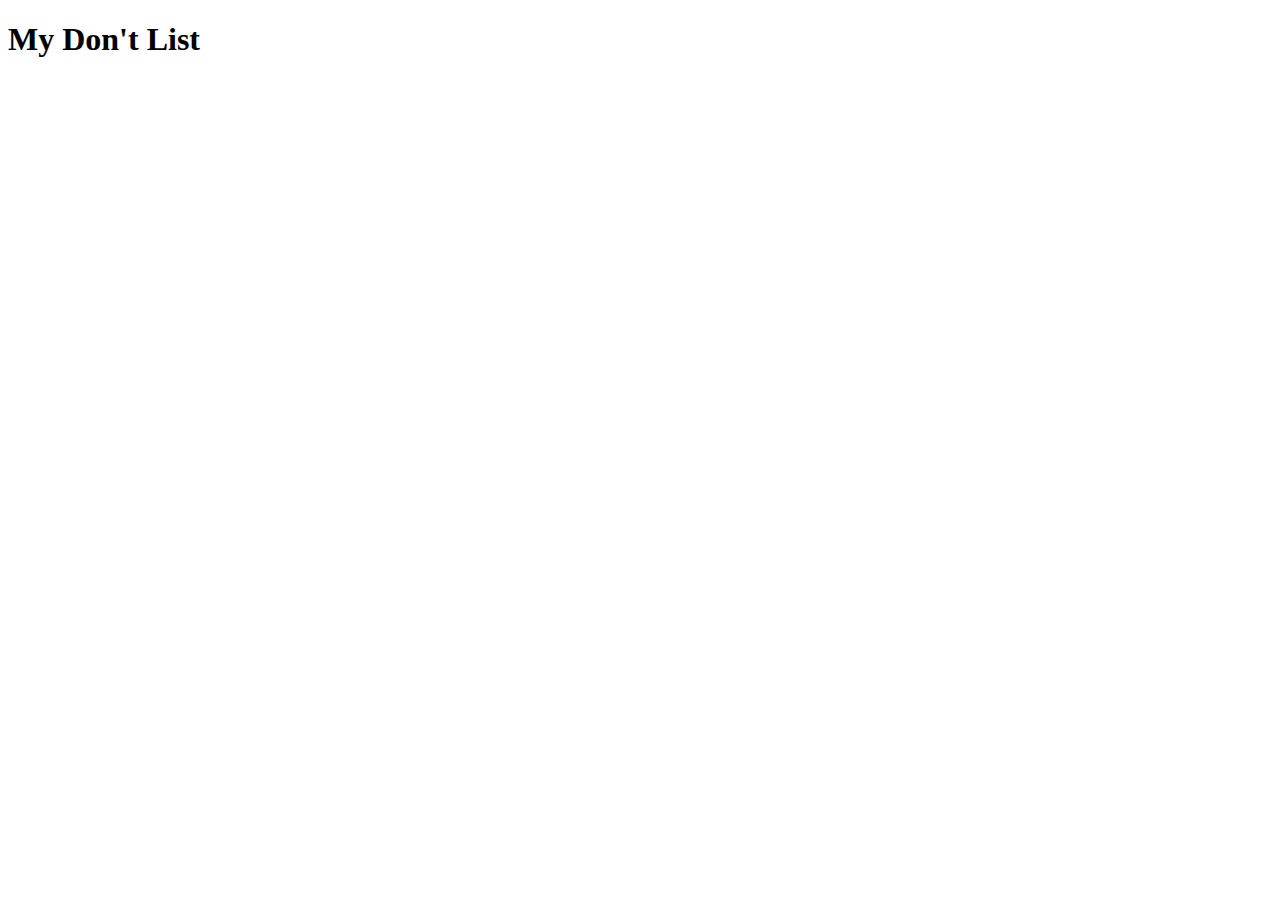
==== list.html @ 2f0075fc "first commit" ====
<!DOCTYPE html>
<html lang="en">
<head>
    <meta charset="UTF-8">
    <meta name="viewport" content="width=device-width, initial-scale=1.0">
    <title>My Don't List App</title>
</head>
<body>
    <div id="page">
        <div class="container">
            <div class="content">
                <h1>My Don't List</h1>
                <img src="" alt="">
            </div>
        </div>
    </div>
</body>
</html>
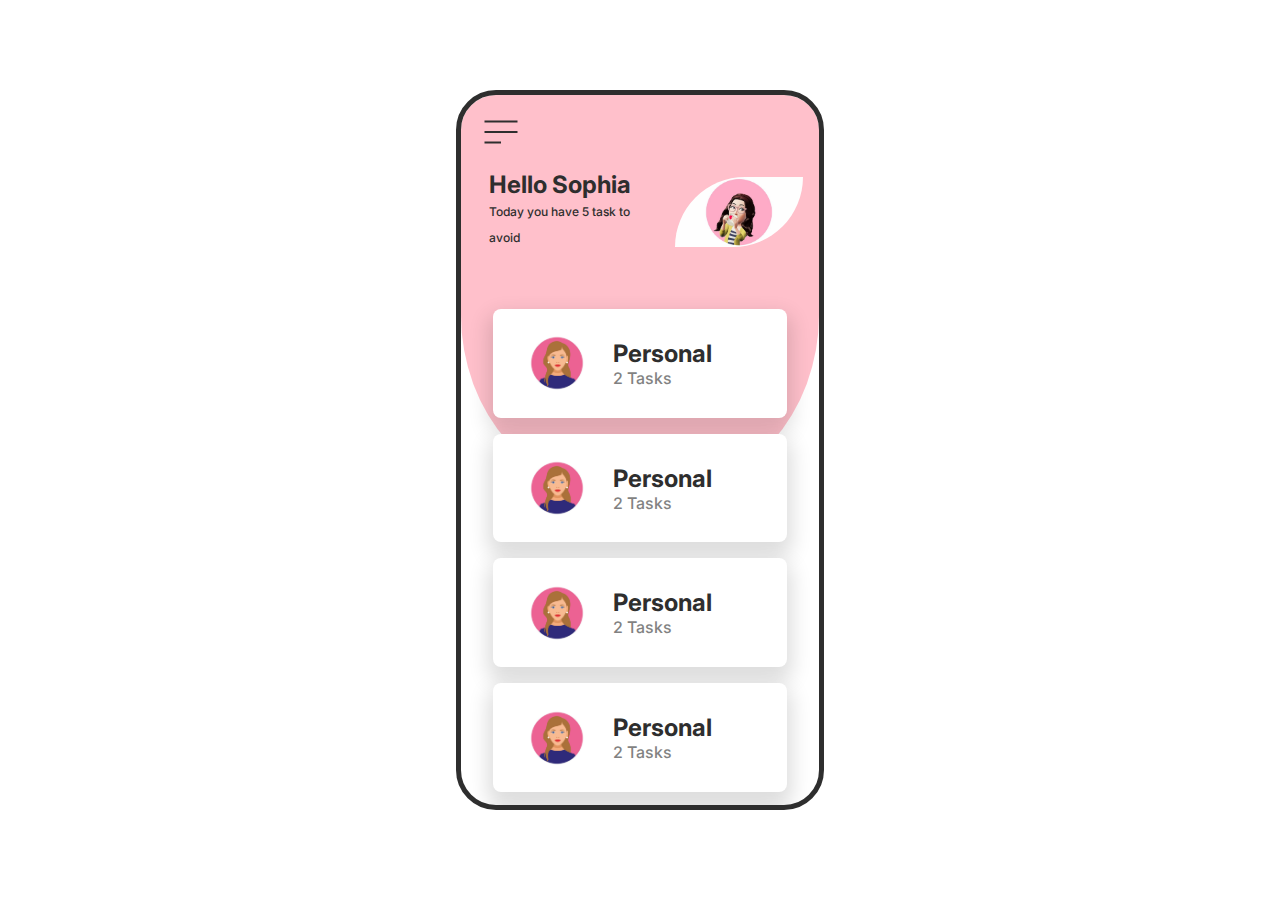
==== commit 1ad38c5a: "added interface setup for improved system interaction" ====
--- a/list.html
+++ b/list.html
@@ -3,14 +3,171 @@
 <head>
     <meta charset="UTF-8">
     <meta name="viewport" content="width=device-width, initial-scale=1.0">
+    <link rel="stylesheet" href="list.css">
     <title>My Don't List App</title>
 </head>
-<body>
-    <div id="page">
-        <div class="container">
-            <div class="content">
-                <h1>My Don't List</h1>
-                <img src="" alt="">
+<body> 
+    <div class="container">
+        <div class="screen-backdrop">
+            <div class="home-screen">
+                <div class="head-container">
+                    <div class="menu-bar">
+                        <a href="#"><svg xmlns="http://www.w3.org/2000/svg" fill="none" viewBox="0 0 24 24" strokeWidth={1.5} stroke="currentColor" className="w-6 h-6">
+                            <path strokeLinecap="round" strokeLinejoin="round" d="M3.75 6.75h16.5M3.75 12h16.5m-16.5 5.25H12" />
+                          </svg>
+                          </a>
+                    </div>
+                    <div class="profile">
+                        <div class="welcome">
+                            <h1>Hello Sophia</h1>
+                            <p>Today you have 5 task to avoid</p>
+                        </div>
+                        <img src="/images/images (41).jpeg" alt="avatar">
+                    </div>
+                </div>
+                <!--categories-->
+                <div class="categories-container">
+                    <div class="categories">
+                        <div class="category">
+                            <div class="content">
+                                <img src="/images/images (42).jpeg" alt="">
+                                <div class="right">
+                                    <h1>Personal</h1>
+                                    <p>2 Tasks</p>
+                                </div>
+                            </div>
+                            <div class="options">
+                                <div class="toggle-btn">
+                                    <svg xmlns="http://www.w3.org/2000/svg" fill="none" viewBox="0 0 24 24" stroke-width="1.5" stroke="currentColor" class="w-6 h-6">
+                                        <path stroke-linecap="round" stroke-linejoin="round" d="M12 6.75a.75.75 0 1 1 0-1.5.75.75 0 0 1 0 1.5ZM12 12.75a.75.75 0 1 1 0-1.5.75.75 0 0 1 0 1.5ZM12 18.75a.75.75 0 1 1 0-1.5.75.75 0 0 1 0 1.5Z" />
+                                      </svg>
+                                      
+                                </div>
+                            </div>
+                        </div>
+                        <div class="category">
+                            <div class="content">
+                                <img src="/images/images (42).jpeg" alt="">
+                                <div class="right">
+                                    <h1>Personal</h1>
+                                    <p>2 Tasks</p>
+                                </div>
+                            </div>
+                            <div class="options">
+                                <div class="toggle-btn">
+                                    <svg xmlns="http://www.w3.org/2000/svg" fill="none" viewBox="0 0 24 24" stroke-width="1.5" stroke="currentColor" class="w-6 h-6">
+                                        <path stroke-linecap="round" stroke-linejoin="round" d="M12 6.75a.75.75 0 1 1 0-1.5.75.75 0 0 1 0 1.5ZM12 12.75a.75.75 0 1 1 0-1.5.75.75 0 0 1 0 1.5ZM12 18.75a.75.75 0 1 1 0-1.5.75.75 0 0 1 0 1.5Z" />
+                                      </svg>
+                                      
+                                </div>
+                            </div>
+                        </div>
+                        <div class="category">
+                            <div class="content">
+                                <img src="/images/images (42).jpeg" alt="">
+                                <div class="right">
+                                    <h1>Personal</h1>
+                                    <p>2 Tasks</p>
+                                </div>
+                            </div>
+                            <div class="options">
+                                <div class="toggle-btn">
+                                    <svg xmlns="http://www.w3.org/2000/svg" fill="none" viewBox="0 0 24 24" stroke-width="1.5" stroke="currentColor" class="w-6 h-6">
+                                        <path stroke-linecap="round" stroke-linejoin="round" d="M12 6.75a.75.75 0 1 1 0-1.5.75.75 0 0 1 0 1.5ZM12 12.75a.75.75 0 1 1 0-1.5.75.75 0 0 1 0 1.5ZM12 18.75a.75.75 0 1 1 0-1.5.75.75 0 0 1 0 1.5Z" />
+                                      </svg>
+                                      
+                                </div>
+                            </div>
+                        </div>
+                        <div class="category">
+                            <div class="content">
+                                <img src="/images/images (42).jpeg" alt="">
+                                <div class="right">
+                                    <h1>Personal</h1>
+                                    <p>2 Tasks</p>
+                                </div>
+                            </div>
+                            <div class="options">
+                                <div class="toggle-btn">
+                                    <svg xmlns="http://www.w3.org/2000/svg" fill="none" viewBox="0 0 24 24" stroke-width="1.5" stroke="currentColor" class="w-6 h-6">
+                                        <path stroke-linecap="round" stroke-linejoin="round" d="M12 6.75a.75.75 0 1 1 0-1.5.75.75 0 0 1 0 1.5ZM12 12.75a.75.75 0 1 1 0-1.5.75.75 0 0 1 0 1.5ZM12 18.75a.75.75 0 1 1 0-1.5.75.75 0 0 1 0 1.5Z" />
+                                      </svg>
+                                      
+                                </div>
+                            </div>
+                        </div>
+                        <div class="category">
+                            <div class="content">
+                                <img src="/images/images (42).jpeg" alt="">
+                                <div class="right">
+                                    <h1>Personal</h1>
+                                    <p>2 Tasks</p>
+                                </div>
+                            </div>
+                            <div class="options">
+                                <div class="toggle-btn">
+                                    <svg xmlns="http://www.w3.org/2000/svg" fill="none" viewBox="0 0 24 24" stroke-width="1.5" stroke="currentColor" class="w-6 h-6">
+                                        <path stroke-linecap="round" stroke-linejoin="round" d="M12 6.75a.75.75 0 1 1 0-1.5.75.75 0 0 1 0 1.5ZM12 12.75a.75.75 0 1 1 0-1.5.75.75 0 0 1 0 1.5ZM12 18.75a.75.75 0 1 1 0-1.5.75.75 0 0 1 0 1.5Z" />
+                                      </svg>
+                                      
+                                </div>
+                            </div>
+                        </div>
+                        <div class="category">
+                            <div class="content">
+                                <img src="/images/images (42).jpeg" alt="">
+                                <div class="right">
+                                    <h1>Personal</h1>
+                                    <p>2 Tasks</p>
+                                </div>
+                            </div>
+                            <div class="options">
+                                <div class="toggle-btn">
+                                    <svg xmlns="http://www.w3.org/2000/svg" fill="none" viewBox="0 0 24 24" stroke-width="1.5" stroke="currentColor" class="w-6 h-6">
+                                        <path stroke-linecap="round" stroke-linejoin="round" d="M12 6.75a.75.75 0 1 1 0-1.5.75.75 0 0 1 0 1.5ZM12 12.75a.75.75 0 1 1 0-1.5.75.75 0 0 1 0 1.5ZM12 18.75a.75.75 0 1 1 0-1.5.75.75 0 0 1 0 1.5Z" />
+                                      </svg>
+                                      
+                                </div>
+                            </div>
+                        </div>
+                        <div class="category">
+                            <div class="content">
+                                <img src="/images/images (42).jpeg" alt="">
+                                <div class="right">
+                                    <h1>Personal</h1>
+                                    <p>2 Tasks</p>
+                                </div>
+                            </div>
+                            <div class="options">
+                                <div class="toggle-btn">
+                                    <svg xmlns="http://www.w3.org/2000/svg" fill="none" viewBox="0 0 24 24" stroke-width="1.5" stroke="currentColor" class="w-6 h-6">
+                                        <path stroke-linecap="round" stroke-linejoin="round" d="M12 6.75a.75.75 0 1 1 0-1.5.75.75 0 0 1 0 1.5ZM12 12.75a.75.75 0 1 1 0-1.5.75.75 0 0 1 0 1.5ZM12 18.75a.75.75 0 1 1 0-1.5.75.75 0 0 1 0 1.5Z" />
+                                      </svg>
+                                      
+                                </div>
+                            </div>
+                        </div>
+
+                        <div class="category">
+                            <div class="content">
+                                <img src="/images/images (42).jpeg" alt="">
+                                <div class="right">
+                                    <h1>Personal</h1>
+                                    <p>2 Tasks</p>
+                                </div>
+                            </div>
+                            <div class="options">
+                                <div class="toggle-btn">
+                                    <svg xmlns="http://www.w3.org/2000/svg" fill="none" viewBox="0 0 24 24" stroke-width="1.5" stroke="currentColor" class="w-6 h-6">
+                                        <path stroke-linecap="round" stroke-linejoin="round" d="M12 6.75a.75.75 0 1 1 0-1.5.75.75 0 0 1 0 1.5ZM12 12.75a.75.75 0 1 1 0-1.5.75.75 0 0 1 0 1.5ZM12 18.75a.75.75 0 1 1 0-1.5.75.75 0 0 1 0 1.5Z" />
+                                      </svg>
+                                      
+                                </div>
+                            </div>
+                        </div>
+                    </div>
+                    
+                </div>
             </div>
         </div>
     </div>
--- a/list.css
+++ b/list.css
@@ -0,0 +1,146 @@
+
+@import url('https://fonts.googleapis.com/css2?family=Hanken+Grotesk:wght@500;700;800&family=Inter:slnt,wght@-5,100..900&family=League+Spartan:wght@400;500;700&family=Nunito&display=swap');
+
+*{
+    margin: 0;
+    padding: 0;
+    box-sizing: border-box;
+}
+::-webkit-scrollbar{
+    width: 0;
+}
+body{
+    display: flex;
+    justify-content: center;
+    align-items: center;
+    min-height: 100vh;
+    color: #2e2e2e;
+    background-color: #fff;
+    font-family: 'Inter', sans-serif;
+}
+h1{
+    font-weight: 700;
+}
+p{
+    font-weight: 500;
+    color: #2e2e2e;
+}
+.container{
+    position: relative;
+    height: 100vh;
+    width: 100%;
+    overflow: hidden;
+    padding: 2rem 0;
+    display: flex;
+}
+.screen-backdrop{
+    position: absolute;
+    top: 0;
+    left: 50%;
+    width: 100%;
+    height: 25rem;
+    background-color: pink;
+    border-radius: 0 0 45% 45%;
+    transform: translateX(-50%);
+    z-index: -1;
+}
+.home-screen{
+    flex: 1;
+    min-width: 100%;
+}
+.head-container{
+    padding: 0.8rem 1rem;
+}
+.menu-bar{
+    width: 3rem;
+    cursor: pointer;
+}
+.menu-bar a{
+    color: #2e2e2e;
+}
+.profile{
+    display: flex;
+    justify-content: center;
+    align-items: center;
+    transition: all ease-in 3s;
+}
+.welcome{
+    padding: 0.76rem;
+    line-height: 1.667rem;
+}
+.welcome h1{
+    font-size: 1.5rem;
+}
+.welcome p{
+    font-size: 0.754rem;
+}
+.profile img{
+    width: 8rem;
+    border-radius: 70px 0;
+}
+.categories-container{
+    margin-top: 1rem;
+    height: calc(100% - 8rem);
+    padding: 0 2rem;
+    padding-bottom: 2rem;
+    overflow: auto;
+}
+.categories{
+    padding-top: 1rem;
+    display: flex;
+    flex-direction: column;
+    gap: 1rem;
+}
+.categories .category{
+    background-color: #fff;
+    border-radius: 0.5rem;
+    padding: 1.4rem 2rem;
+    cursor: pointer;
+    display: flex;
+    justify-content: space-between;
+    box-shadow: 0 10px 20px 5px #00000023;
+    transition: all 0.3s;
+}
+.categories .category:hover{
+    transform: translateY(-5px);
+    box-shadow: 0 10px 20px 5px #00000023;
+}
+.category .content{
+    display: flex;
+    gap: 1.5rem;
+    align-items: center;
+}
+.category .content img{
+    width: 4rem;
+}
+.category .right h1{
+    font-size: 1.5rem;
+}
+.category .right p{
+    opacity: 0.6;
+}
+.category .options{
+    opacity: 1;
+    visibility: hidden;
+    transition: all 0.3s;
+}
+.category:hover .options{
+    opacity: 1;
+    visibility: visible;
+}
+.category .toggle-btn{
+    width: 2rem;
+    cursor: pointer;
+    margin-top: 0.6rem;
+    opacity: 0.6;
+}
+@media only screen and (min-width:746px){
+    .container {
+        height: 45rem;
+        width: 23rem;
+        border-radius: 40px;
+        border: 5px solid hsl(0, 0%, 18%);
+        
+    }
+}
+    
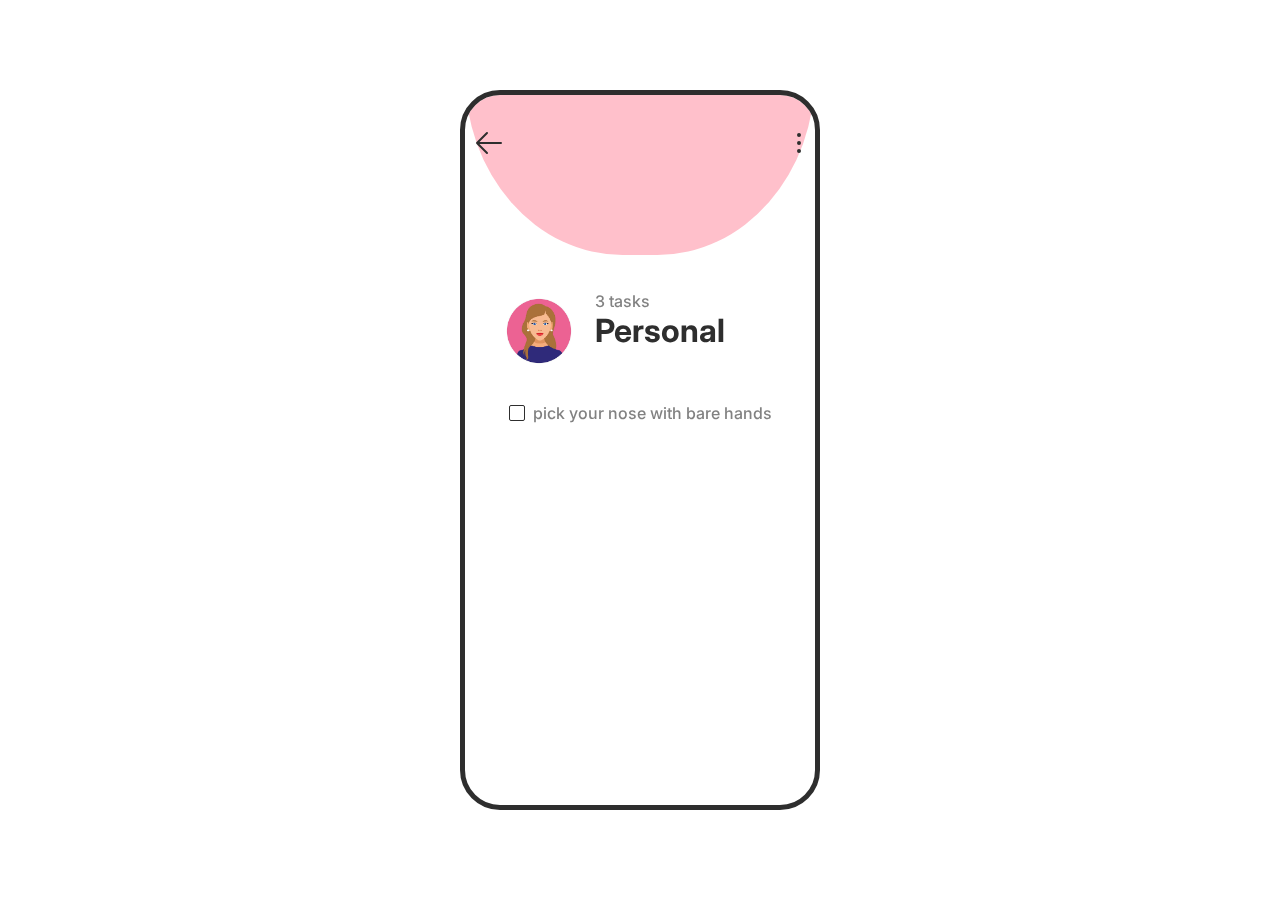
==== commit d1b1900b: "implement functionality to togglescreen" ====
--- a/list.html
+++ b/list.html
@@ -7,9 +7,9 @@
     <title>My Don't List App</title>
 </head>
 <body> 
-    <div class="container">
-        <div class="screen-backdrop">
-            <div class="home-screen">
+    <div class="container show-category">
+        <div class="screen-backdrop"></div>
+            <div class="screen home-screen">
                 <div class="head-container">
                     <div class="menu-bar">
                         <a href="#"><svg xmlns="http://www.w3.org/2000/svg" fill="none" viewBox="0 0 24 24" strokeWidth={1.5} stroke="currentColor" className="w-6 h-6">
@@ -45,91 +45,7 @@
                                 </div>
                             </div>
                         </div>
-                        <div class="category">
-                            <div class="content">
-                                <img src="/images/images (42).jpeg" alt="">
-                                <div class="right">
-                                    <h1>Personal</h1>
-                                    <p>2 Tasks</p>
-                                </div>
-                            </div>
-                            <div class="options">
-                                <div class="toggle-btn">
-                                    <svg xmlns="http://www.w3.org/2000/svg" fill="none" viewBox="0 0 24 24" stroke-width="1.5" stroke="currentColor" class="w-6 h-6">
-                                        <path stroke-linecap="round" stroke-linejoin="round" d="M12 6.75a.75.75 0 1 1 0-1.5.75.75 0 0 1 0 1.5ZM12 12.75a.75.75 0 1 1 0-1.5.75.75 0 0 1 0 1.5ZM12 18.75a.75.75 0 1 1 0-1.5.75.75 0 0 1 0 1.5Z" />
-                                      </svg>
-                                      
-                                </div>
-                            </div>
-                        </div>
-                        <div class="category">
-                            <div class="content">
-                                <img src="/images/images (42).jpeg" alt="">
-                                <div class="right">
-                                    <h1>Personal</h1>
-                                    <p>2 Tasks</p>
-                                </div>
-                            </div>
-                            <div class="options">
-                                <div class="toggle-btn">
-                                    <svg xmlns="http://www.w3.org/2000/svg" fill="none" viewBox="0 0 24 24" stroke-width="1.5" stroke="currentColor" class="w-6 h-6">
-                                        <path stroke-linecap="round" stroke-linejoin="round" d="M12 6.75a.75.75 0 1 1 0-1.5.75.75 0 0 1 0 1.5ZM12 12.75a.75.75 0 1 1 0-1.5.75.75 0 0 1 0 1.5ZM12 18.75a.75.75 0 1 1 0-1.5.75.75 0 0 1 0 1.5Z" />
-                                      </svg>
-                                      
-                                </div>
-                            </div>
-                        </div>
-                        <div class="category">
-                            <div class="content">
-                                <img src="/images/images (42).jpeg" alt="">
-                                <div class="right">
-                                    <h1>Personal</h1>
-                                    <p>2 Tasks</p>
-                                </div>
-                            </div>
-                            <div class="options">
-                                <div class="toggle-btn">
-                                    <svg xmlns="http://www.w3.org/2000/svg" fill="none" viewBox="0 0 24 24" stroke-width="1.5" stroke="currentColor" class="w-6 h-6">
-                                        <path stroke-linecap="round" stroke-linejoin="round" d="M12 6.75a.75.75 0 1 1 0-1.5.75.75 0 0 1 0 1.5ZM12 12.75a.75.75 0 1 1 0-1.5.75.75 0 0 1 0 1.5ZM12 18.75a.75.75 0 1 1 0-1.5.75.75 0 0 1 0 1.5Z" />
-                                      </svg>
-                                      
-                                </div>
-                            </div>
-                        </div>
-                        <div class="category">
-                            <div class="content">
-                                <img src="/images/images (42).jpeg" alt="">
-                                <div class="right">
-                                    <h1>Personal</h1>
-                                    <p>2 Tasks</p>
-                                </div>
-                            </div>
-                            <div class="options">
-                                <div class="toggle-btn">
-                                    <svg xmlns="http://www.w3.org/2000/svg" fill="none" viewBox="0 0 24 24" stroke-width="1.5" stroke="currentColor" class="w-6 h-6">
-                                        <path stroke-linecap="round" stroke-linejoin="round" d="M12 6.75a.75.75 0 1 1 0-1.5.75.75 0 0 1 0 1.5ZM12 12.75a.75.75 0 1 1 0-1.5.75.75 0 0 1 0 1.5ZM12 18.75a.75.75 0 1 1 0-1.5.75.75 0 0 1 0 1.5Z" />
-                                      </svg>
-                                      
-                                </div>
-                            </div>
-                        </div>
-                        <div class="category">
-                            <div class="content">
-                                <img src="/images/images (42).jpeg" alt="">
-                                <div class="right">
-                                    <h1>Personal</h1>
-                                    <p>2 Tasks</p>
-                                </div>
-                            </div>
-                            <div class="options">
-                                <div class="toggle-btn">
-                                    <svg xmlns="http://www.w3.org/2000/svg" fill="none" viewBox="0 0 24 24" stroke-width="1.5" stroke="currentColor" class="w-6 h-6">
-                                        <path stroke-linecap="round" stroke-linejoin="round" d="M12 6.75a.75.75 0 1 1 0-1.5.75.75 0 0 1 0 1.5ZM12 12.75a.75.75 0 1 1 0-1.5.75.75 0 0 1 0 1.5ZM12 18.75a.75.75 0 1 1 0-1.5.75.75 0 0 1 0 1.5Z" />
-                                      </svg>
-                                      
-                                </div>
-                            </div>
-                        </div>
+
                         <div class="category">
                             <div class="content">
                                 <img src="/images/images (42).jpeg" alt="">
@@ -165,11 +81,105 @@
                                 </div>
                             </div>
                         </div>
+
+                        <div class="category">
+                            <div class="content">
+                                <img src="/images/images (42).jpeg" alt="">
+                                <div class="right">
+                                    <h1>Personal</h1>
+                                    <p>2 Tasks</p>
+                                </div>
+                            </div>
+                            <div class="options">
+                                <div class="toggle-btn">
+                                    <svg xmlns="http://www.w3.org/2000/svg" fill="none" viewBox="0 0 24 24" stroke-width="1.5" stroke="currentColor" class="w-6 h-6">
+                                        <path stroke-linecap="round" stroke-linejoin="round" d="M12 6.75a.75.75 0 1 1 0-1.5.75.75 0 0 1 0 1.5ZM12 12.75a.75.75 0 1 1 0-1.5.75.75 0 0 1 0 1.5ZM12 18.75a.75.75 0 1 1 0-1.5.75.75 0 0 1 0 1.5Z" />
+                                      </svg>
+                                      
+                                </div>
+                            </div>
+                        </div>
+
+                        <div class="category">
+                            <div class="content">
+                                <img src="/images/images (42).jpeg" alt="">
+                                <div class="right">
+                                    <h1>Personal</h1>
+                                    <p>2 Tasks</p>
+                                </div>
+                            </div>
+                            <div class="options">
+                                <div class="toggle-btn">
+                                    <svg xmlns="http://www.w3.org/2000/svg" fill="none" viewBox="0 0 24 24" stroke-width="1.5" stroke="currentColor" class="w-6 h-6">
+                                        <path stroke-linecap="round" stroke-linejoin="round" d="M12 6.75a.75.75 0 1 1 0-1.5.75.75 0 0 1 0 1.5ZM12 12.75a.75.75 0 1 1 0-1.5.75.75 0 0 1 0 1.5ZM12 18.75a.75.75 0 1 1 0-1.5.75.75 0 0 1 0 1.5Z" />
+                                      </svg>
+                                      
+                                </div>
+                            </div>
+                        </div>
+
+                        <div class="category">
+                            <div class="content">
+                                <img src="/images/images (42).jpeg" alt="">
+                                <div class="right">
+                                    <h1>Personal</h1>
+                                    <p>3 Tasks</p>
+                                </div>
+                            </div>
+                            <div class="options">
+                                <div class="toggle-btn">
+                                    <svg xmlns="http://www.w3.org/2000/svg" fill="none" viewBox="0 0 24 24" stroke-width="1.5" stroke="currentColor" class="w-6 h-6">
+                                        <path stroke-linecap="round" stroke-linejoin="round" d="M12 6.75a.75.75 0 1 1 0-1.5.75.75 0 0 1 0 1.5ZM12 12.75a.75.75 0 1 1 0-1.5.75.75 0 0 1 0 1.5ZM12 18.75a.75.75 0 1 1 0-1.5.75.75 0 0 1 0 1.5Z" />
+                                      </svg>
+                                      
+                                </div>
+                            </div>
+                        </div>
                     </div>
-                    
                 </div>
             </div>
-        </div>
+            <div class="screen category-screen">
+                <div class="head-wrapper">
+                    <div class="left-btn">
+                        <svg xmlns="http://www.w3.org/2000/svg" fill="none" viewBox="0 0 24 24" stroke-width="1.5" stroke="currentColor" class="w-6 h-6">
+                            <path stroke-linecap="round" stroke-linejoin="round" d="M10.5 19.5 3 12m0 0 7.5-7.5M3 12h18" />
+                          </svg>
+                    </div>
+                    <div class="options">
+                        <div class="toggle-btn">
+                            <svg xmlns="http://www.w3.org/2000/svg" fill="none" viewBox="0 0 24 24" stroke-width="1.5" stroke="currentColor" class="w-6 h-6">
+                                <path stroke-linecap="round" stroke-linejoin="round" d="M12 6.75a.75.75 0 1 1 0-1.5.75.75 0 0 1 0 1.5ZM12 12.75a.75.75 0 1 1 0-1.5.75.75 0 0 1 0 1.5ZM12 18.75a.75.75 0 1 1 0-1.5.75.75 0 0 1 0 1.5Z" />
+                              </svg>   
+                        </div>
+                    </div>
+                </div>
+                <div class="category-content">
+                    <div class="category-details">
+                        <img src="./images/images (42).jpeg" alt="">
+                        <div class="details">
+                            <p>3 tasks</p>
+                            <h1>Personal</h1>
+                        </div>
+                    </div>
+                    <div class="task-container">
+                        <div class="tasks">
+                            <div class="task2-container">
+                                    <label for="task2" class="task2">
+                                        <input type="checkbox" name="" id="task2">
+                                        <span class="checkmark">
+                                        <svg xmlns="http://www.w3.org/2000/svg" fill="none" viewBox="0 0 24 24" stroke-width="1.5" stroke="currentColor" class="w-6 h-6">
+                                           <path stroke-linecap="round" stroke-linejoin="round" d="m4.5 12.75 6 6 9-13.5" />
+                                        </svg>
+                                      </span>
+                                    <p>pick your nose with  bare hands</p>
+                                    </label>
+                            </div>
+                        </div>
+                    </div>
+                </div>
+                
+            </div>
     </div>
+    <script src="list.js"></script>
 </body>
 </html>--- a/list.css
+++ b/list.css
@@ -32,6 +32,15 @@
     overflow: hidden;
     padding: 2rem 0;
     display: flex;
+}
+.container.show-category .home-screen{
+    transform: translateX(-100%);
+}
+.container.show-category .category-screen{
+    transform: translateX(-100%);
+}
+.container.show-category .screen-backdrop{
+    transform: translate(-50%, -60%);
 }
 .screen-backdrop{
     position: absolute;
@@ -43,10 +52,12 @@
     border-radius: 0 0 45% 45%;
     transform: translateX(-50%);
     z-index: -1;
-}
-.home-screen{
+    transition: all .3s;
+}
+.container .screen{
     flex: 1;
     min-width: 100%;
+    transition: all .3s;
 }
 .head-container{
     padding: 0.8rem 1rem;
@@ -62,7 +73,7 @@
     display: flex;
     justify-content: center;
     align-items: center;
-    transition: all ease-in 3s;
+    transition: all 0.3s;
 }
 .welcome{
     padding: 0.76rem;
@@ -82,8 +93,9 @@
     margin-top: 1rem;
     height: calc(100% - 8rem);
     padding: 0 2rem;
-    padding-bottom: 2rem;
+    padding-bottom: 0.5rem;
     overflow: auto;
+    z-index: -1;
 }
 .categories{
     padding-top: 1rem;
@@ -120,13 +132,14 @@
     opacity: 0.6;
 }
 .category .options{
-    opacity: 1;
+    opacity: 0;
     visibility: hidden;
     transition: all 0.3s;
 }
 .category:hover .options{
     opacity: 1;
     visibility: visible;
+    cursor: pointer;
 }
 .category .toggle-btn{
     width: 2rem;
@@ -134,13 +147,95 @@
     margin-top: 0.6rem;
     opacity: 0.6;
 }
-@media only screen and (min-width:746px){
+/* task category */
+.category-screen .head-wrapper{
+    display: flex;
+    justify-content: space-between;
+    align-items: center;
+}
+.category-screen .head-wrapper svg{
+    width: 2rem;
+    cursor: pointer;
+    color: #2e2e2e;
+    margin-left: 0.5rem;
+}
+.category-screen .category-content{
+    display: flex;
+    align-items: center;
+    flex-direction: column;
+    margin: 8rem auto;
+}
+.category-screen .category-details{
+    display: flex;
+    padding-right: 3.5rem;
+    gap: 1rem;
+}
+.category-screen .category-content img{
+    width: 5rem;
+    border-radius: 50px;
+}
+.category-content p{
+    opacity: 0.6;
+}
+/* task */
+.task-container{
+    padding: 0 2rem;
+    margin-top: 1rem;
+    height: calc(100% - 12rem);
+    padding-bottom: 2rem;
+    overflow: hidden;
+}
+.tasks{
+    display: flex;
+    flex-direction: column;
+    gap: 1rem;
+    padding-top: 1rem;
+    
+}
+.task2-container{
+    display: flex;
+    justify-content: space-between;
+    align-items: center;
+}
+.task2{
+    display: flex;
+    gap: 0.5rem;
+    margin-top: -rem;
+    align-items: center;
+    width: max-content;
+    font-weight: 500;
+    cursor: pointer;
+}
+.task2 input{
+    display: none;
+}
+.task2 .checkmark{
+    display: flex;
+    justify-content: center;
+    align-items: center;
+    width: 1rem;
+    height: 1rem;
+    border-radius: 2px;
+    border: 1px solid #2e2e2e;
+}
+.task2 .checkmark svg{
+    width: 1rem;
+    color: #2e2e2e;
+    opacity: 0;
+}
+.task2:hover .checkmark svg{
+    opacity: 1;
+}
+.task2:hover .checkmark svg path {
+    stroke-width: 3;
+}
+@media only screen and (min-width: 420px){
     .container {
         height: 45rem;
-        width: 23rem;
+        width: 22.5rem;
         border-radius: 40px;
         border: 5px solid hsl(0, 0%, 18%);
-        
+        overflow: auto;
     }
 }
     
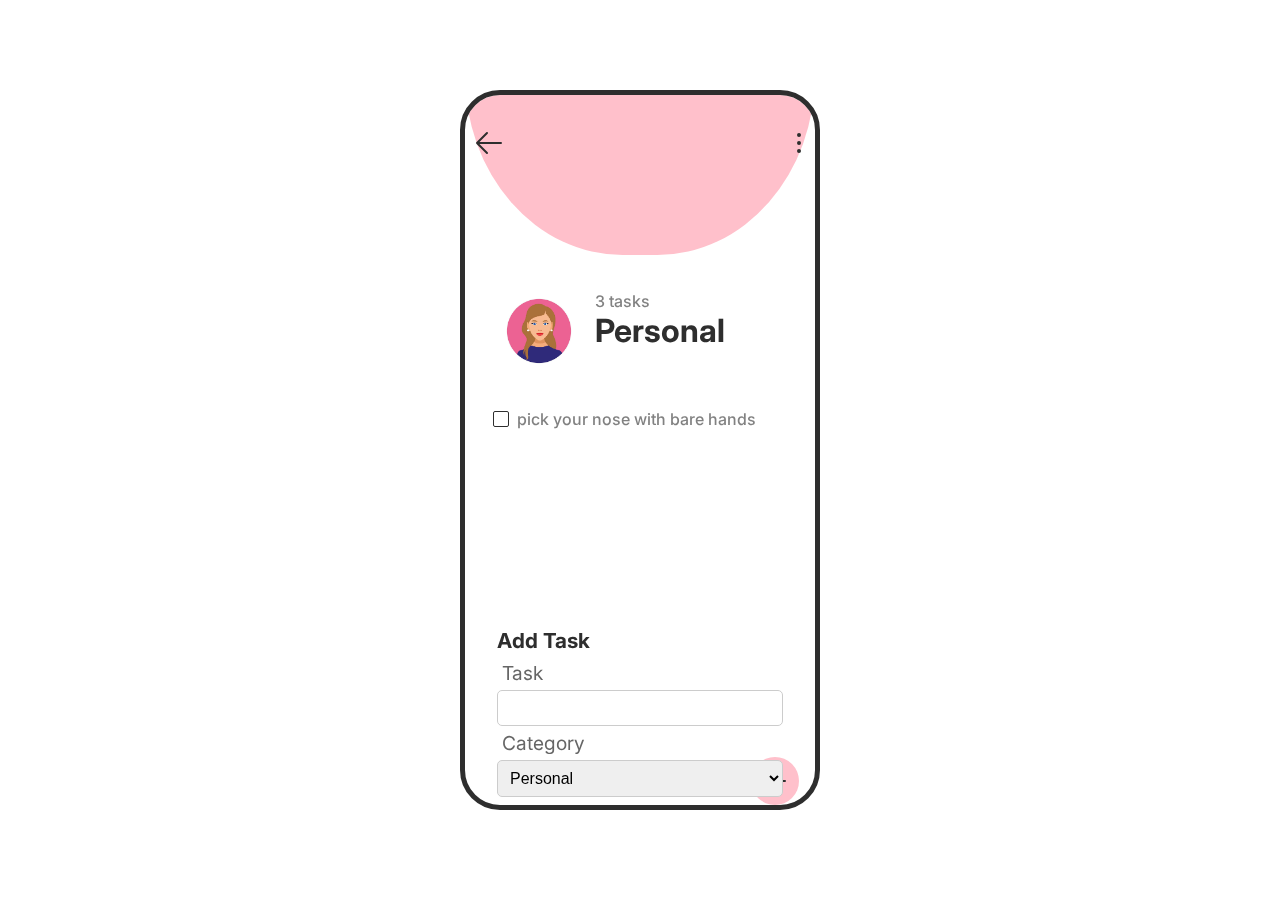
==== commit 74dfbb59: "still add more features" ====
--- a/list.html
+++ b/list.html
@@ -22,7 +22,7 @@
                             <h1>Hello Sophia</h1>
                             <p>Today you have 5 task to avoid</p>
                         </div>
-                        <img src="/images/images (41).jpeg" alt="avatar">
+                        <img src="./images/images (41).jpeg" alt="avatar">
                     </div>
                 </div>
                 <!--categories-->
@@ -30,97 +30,97 @@
                     <div class="categories">
                         <div class="category">
                             <div class="content">
-                                <img src="/images/images (42).jpeg" alt="">
-                                <div class="right">
-                                    <h1>Personal</h1>
-                                    <p>2 Tasks</p>
-                                </div>
-                            </div>
-                            <div class="options">
-                                <div class="toggle-btn">
-                                    <svg xmlns="http://www.w3.org/2000/svg" fill="none" viewBox="0 0 24 24" stroke-width="1.5" stroke="currentColor" class="w-6 h-6">
-                                        <path stroke-linecap="round" stroke-linejoin="round" d="M12 6.75a.75.75 0 1 1 0-1.5.75.75 0 0 1 0 1.5ZM12 12.75a.75.75 0 1 1 0-1.5.75.75 0 0 1 0 1.5ZM12 18.75a.75.75 0 1 1 0-1.5.75.75 0 0 1 0 1.5Z" />
-                                      </svg>
-                                      
-                                </div>
-                            </div>
-                        </div>
-
-                        <div class="category">
-                            <div class="content">
-                                <img src="/images/images (42).jpeg" alt="">
-                                <div class="right">
-                                    <h1>Personal</h1>
-                                    <p>2 Tasks</p>
-                                </div>
-                            </div>
-                            <div class="options">
-                                <div class="toggle-btn">
-                                    <svg xmlns="http://www.w3.org/2000/svg" fill="none" viewBox="0 0 24 24" stroke-width="1.5" stroke="currentColor" class="w-6 h-6">
-                                        <path stroke-linecap="round" stroke-linejoin="round" d="M12 6.75a.75.75 0 1 1 0-1.5.75.75 0 0 1 0 1.5ZM12 12.75a.75.75 0 1 1 0-1.5.75.75 0 0 1 0 1.5ZM12 18.75a.75.75 0 1 1 0-1.5.75.75 0 0 1 0 1.5Z" />
-                                      </svg>
-                                      
-                                </div>
-                            </div>
-                        </div>
-
-                        <div class="category">
-                            <div class="content">
-                                <img src="/images/images (42).jpeg" alt="">
-                                <div class="right">
-                                    <h1>Personal</h1>
-                                    <p>2 Tasks</p>
-                                </div>
-                            </div>
-                            <div class="options">
-                                <div class="toggle-btn">
-                                    <svg xmlns="http://www.w3.org/2000/svg" fill="none" viewBox="0 0 24 24" stroke-width="1.5" stroke="currentColor" class="w-6 h-6">
-                                        <path stroke-linecap="round" stroke-linejoin="round" d="M12 6.75a.75.75 0 1 1 0-1.5.75.75 0 0 1 0 1.5ZM12 12.75a.75.75 0 1 1 0-1.5.75.75 0 0 1 0 1.5ZM12 18.75a.75.75 0 1 1 0-1.5.75.75 0 0 1 0 1.5Z" />
-                                      </svg>
-                                      
-                                </div>
-                            </div>
-                        </div>
-
-                        <div class="category">
-                            <div class="content">
-                                <img src="/images/images (42).jpeg" alt="">
-                                <div class="right">
-                                    <h1>Personal</h1>
-                                    <p>2 Tasks</p>
-                                </div>
-                            </div>
-                            <div class="options">
-                                <div class="toggle-btn">
-                                    <svg xmlns="http://www.w3.org/2000/svg" fill="none" viewBox="0 0 24 24" stroke-width="1.5" stroke="currentColor" class="w-6 h-6">
-                                        <path stroke-linecap="round" stroke-linejoin="round" d="M12 6.75a.75.75 0 1 1 0-1.5.75.75 0 0 1 0 1.5ZM12 12.75a.75.75 0 1 1 0-1.5.75.75 0 0 1 0 1.5ZM12 18.75a.75.75 0 1 1 0-1.5.75.75 0 0 1 0 1.5Z" />
-                                      </svg>
-                                      
-                                </div>
-                            </div>
-                        </div>
-
-                        <div class="category">
-                            <div class="content">
-                                <img src="/images/images (42).jpeg" alt="">
-                                <div class="right">
-                                    <h1>Personal</h1>
-                                    <p>2 Tasks</p>
-                                </div>
-                            </div>
-                            <div class="options">
-                                <div class="toggle-btn">
-                                    <svg xmlns="http://www.w3.org/2000/svg" fill="none" viewBox="0 0 24 24" stroke-width="1.5" stroke="currentColor" class="w-6 h-6">
-                                        <path stroke-linecap="round" stroke-linejoin="round" d="M12 6.75a.75.75 0 1 1 0-1.5.75.75 0 0 1 0 1.5ZM12 12.75a.75.75 0 1 1 0-1.5.75.75 0 0 1 0 1.5ZM12 18.75a.75.75 0 1 1 0-1.5.75.75 0 0 1 0 1.5Z" />
-                                      </svg>
-                                      
-                                </div>
-                            </div>
-                        </div>
-
-                        <div class="category">
-                            <div class="content">
-                                <img src="/images/images (42).jpeg" alt="">
+                                <img src="./images/images (42).jpeg" alt="">
+                                <div class="right">
+                                    <h1>Personal</h1>
+                                    <p>2 Tasks</p>
+                                </div>
+                            </div>
+                            <div class="options">
+                                <div class="toggle-btn">
+                                    <svg xmlns="http://www.w3.org/2000/svg" fill="none" viewBox="0 0 24 24" stroke-width="1.5" stroke="currentColor" class="w-6 h-6">
+                                        <path stroke-linecap="round" stroke-linejoin="round" d="M12 6.75a.75.75 0 1 1 0-1.5.75.75 0 0 1 0 1.5ZM12 12.75a.75.75 0 1 1 0-1.5.75.75 0 0 1 0 1.5ZM12 18.75a.75.75 0 1 1 0-1.5.75.75 0 0 1 0 1.5Z" />
+                                      </svg>
+                                      
+                                </div>
+                            </div>
+                        </div>
+
+                        <div class="category">
+                            <div class="content">
+                                <img src="./images/images (42).jpeg" alt="">
+                                <div class="right">
+                                    <h1>Personal</h1>
+                                    <p>2 Tasks</p>
+                                </div>
+                            </div>
+                            <div class="options">
+                                <div class="toggle-btn">
+                                    <svg xmlns="http://www.w3.org/2000/svg" fill="none" viewBox="0 0 24 24" stroke-width="1.5" stroke="currentColor" class="w-6 h-6">
+                                        <path stroke-linecap="round" stroke-linejoin="round" d="M12 6.75a.75.75 0 1 1 0-1.5.75.75 0 0 1 0 1.5ZM12 12.75a.75.75 0 1 1 0-1.5.75.75 0 0 1 0 1.5ZM12 18.75a.75.75 0 1 1 0-1.5.75.75 0 0 1 0 1.5Z" />
+                                      </svg>
+                                      
+                                </div>
+                            </div>
+                        </div>
+
+                        <div class="category">
+                            <div class="content">
+                                <img src="./images/images (42).jpeg" alt="">
+                                <div class="right">
+                                    <h1>Personal</h1>
+                                    <p>2 Tasks</p>
+                                </div>
+                            </div>
+                            <div class="options">
+                                <div class="toggle-btn">
+                                    <svg xmlns="http://www.w3.org/2000/svg" fill="none" viewBox="0 0 24 24" stroke-width="1.5" stroke="currentColor" class="w-6 h-6">
+                                        <path stroke-linecap="round" stroke-linejoin="round" d="M12 6.75a.75.75 0 1 1 0-1.5.75.75 0 0 1 0 1.5ZM12 12.75a.75.75 0 1 1 0-1.5.75.75 0 0 1 0 1.5ZM12 18.75a.75.75 0 1 1 0-1.5.75.75 0 0 1 0 1.5Z" />
+                                      </svg>
+                                      
+                                </div>
+                            </div>
+                        </div>
+
+                        <div class="category">
+                            <div class="content">
+                                <img src="./images/images (42).jpeg" alt="">
+                                <div class="right">
+                                    <h1>Personal</h1>
+                                    <p>2 Tasks</p>
+                                </div>
+                            </div>
+                            <div class="options">
+                                <div class="toggle-btn">
+                                    <svg xmlns="http://www.w3.org/2000/svg" fill="none" viewBox="0 0 24 24" stroke-width="1.5" stroke="currentColor" class="w-6 h-6">
+                                        <path stroke-linecap="round" stroke-linejoin="round" d="M12 6.75a.75.75 0 1 1 0-1.5.75.75 0 0 1 0 1.5ZM12 12.75a.75.75 0 1 1 0-1.5.75.75 0 0 1 0 1.5ZM12 18.75a.75.75 0 1 1 0-1.5.75.75 0 0 1 0 1.5Z" />
+                                      </svg>
+                                      
+                                </div>
+                            </div>
+                        </div>
+
+                        <div class="category">
+                            <div class="content">
+                                <img src="./images/images (42).jpeg" alt="">
+                                <div class="right">
+                                    <h1>Personal</h1>
+                                    <p>2 Tasks</p>
+                                </div>
+                            </div>
+                            <div class="options">
+                                <div class="toggle-btn">
+                                    <svg xmlns="http://www.w3.org/2000/svg" fill="none" viewBox="0 0 24 24" stroke-width="1.5" stroke="currentColor" class="w-6 h-6">
+                                        <path stroke-linecap="round" stroke-linejoin="round" d="M12 6.75a.75.75 0 1 1 0-1.5.75.75 0 0 1 0 1.5ZM12 12.75a.75.75 0 1 1 0-1.5.75.75 0 0 1 0 1.5ZM12 18.75a.75.75 0 1 1 0-1.5.75.75 0 0 1 0 1.5Z" />
+                                      </svg>
+                                      
+                                </div>
+                            </div>
+                        </div>
+
+                        <div class="category">
+                            <div class="content">
+                                <img src="./images/images (42).jpeg" alt="">
                                 <div class="right">
                                     <h1>Personal</h1>
                                     <p>3 Tasks</p>
@@ -130,7 +130,7 @@
                                 <div class="toggle-btn">
                                     <svg xmlns="http://www.w3.org/2000/svg" fill="none" viewBox="0 0 24 24" stroke-width="1.5" stroke="currentColor" class="w-6 h-6">
                                         <path stroke-linecap="round" stroke-linejoin="round" d="M12 6.75a.75.75 0 1 1 0-1.5.75.75 0 0 1 0 1.5ZM12 12.75a.75.75 0 1 1 0-1.5.75.75 0 0 1 0 1.5ZM12 18.75a.75.75 0 1 1 0-1.5.75.75 0 0 1 0 1.5Z" />
-                                      </svg>
+                                    </svg>
                                       
                                 </div>
                             </div>
@@ -164,20 +164,46 @@
                     <div class="task-container">
                         <div class="tasks">
                             <div class="task2-container">
-                                    <label for="task2" class="task2">
-                                        <input type="checkbox" name="" id="task2">
-                                        <span class="checkmark">
-                                        <svg xmlns="http://www.w3.org/2000/svg" fill="none" viewBox="0 0 24 24" stroke-width="1.5" stroke="currentColor" class="w-6 h-6">
-                                           <path stroke-linecap="round" stroke-linejoin="round" d="m4.5 12.75 6 6 9-13.5" />
-                                        </svg>
-                                      </span>
+                                <label for="task2" class="task2">
+                                    <input type="checkbox" name="" id="task2">
+                                    <span class="checkmark">
+                                      <svg xmlns="http://www.w3.org/2000/svg" fill="none" viewBox="0 0 24 24" stroke-width="1.5" stroke="currentColor" class="w-6 h-6">
+                                        <path stroke-linecap="round" stroke-linejoin="round" d="m4.5 12.75 6 6 9-13.5" />
+                                      </svg>
+                                    </span>
                                     <p>pick your nose with  bare hands</p>
-                                    </label>
-                            </div>
-                        </div>
-                    </div>
-                </div>
-                
+                                </label>
+                                <div class="delete">
+                                    <svg xmlns="http://www.w3.org/2000/svg" fill="none" viewBox="0 0 24 24" stroke-width="1.5" stroke="currentColor" class="w-6 h-6">
+                                        <path stroke-linecap="round" stroke-linejoin="round" d="m14.74 9-.346 9m-4.788 0L9.26 9m9.968-3.21c.342.052.682.107 1.022.166m-1.022-.165L18.16 19.673a2.25 2.25 0 0 1-2.244 2.077H8.084a2.25 2.25 0 0 1-2.244-2.077L4.772 5.79m14.456 0a48.108 48.108 0 0 0-3.478-.397m-12 .562c.34-.059.68-.114 1.022-.165m0 0a48.11 48.11 0 0 1 3.478-.397m7.5 0v-.916c0-1.18-.91-2.164-2.09-2.201a51.964 51.964 0 0 0-3.32 0c-1.18.037-2.09 1.022-2.09 2.201v.916m7.5 0a48.667 48.667 0 0 0-7.5 0" />
+                                    </svg> 
+                                </div>
+                            </div>
+                        </div>
+                    </div>
+                </div>
+            </div>
+
+            <!--add task-->
+            <div class="add-task-btn">
+                <svg xmlns="http://www.w3.org/2000/svg" fill="none" viewBox="0 0 24 24" stroke-width="1.5" stroke="currentColor" class="w-6 h-6">
+                    <path stroke-linecap="round" stroke-linejoin="round" d="M12 4.5v15m7.5-7.5h-15" />
+                </svg>
+            </div>
+
+            <!--task form-->
+            <div class="task-form">
+                <h1 class="heading">Add Task</h1>
+                <div class="input-group">
+                    <label for="task-input">Task</label>
+                    <input type="text" id="task-input" required>
+                </div>
+                <div class="input-group">
+                    <label for="select">Category</label>
+                    <select name="" id="select">
+                        <option value="personal">Personal</option>
+                    </select>
+                </div>
             </div>
     </div>
     <script src="list.js"></script>
--- a/list.css
+++ b/list.css
@@ -222,6 +222,7 @@
     width: 1rem;
     color: #2e2e2e;
     opacity: 0;
+    transition: all 0.3s;
 }
 .task2:hover .checkmark svg{
     opacity: 1;
@@ -229,6 +230,104 @@
 .task2:hover .checkmark svg path {
     stroke-width: 3;
 }
+.task2 input:checked~.checkmark {
+    background-color: #2e2e2e;
+}
+.task2 input:checked~.checkmark svg {
+    opacity: 1;
+    color: #fff;
+}
+
+.task2 input:checked~p {
+    text-decoration: line-through;
+    opacity: 0.6;
+}
+
+.task2-container .delete {
+    width: 2rem;
+    height: 2rem;
+    color: #2e2e2e;
+    background-color: rgba(0, 0, 0, 0.031);
+    border-radius: 50%;
+    padding: 0.5rem;
+    cursor: pointer;
+    opacity: 0;
+    visibility: hidden;
+    transition: all 0.3s;
+}
+
+.task2-container:hover .delete {
+    visibility: visible;
+    opacity: 1;
+}
+
+.task2-container .delete:hover {
+    color: red;
+    background-color: rgba(0, 0, 0, 0.1);
+}
+
+/* add task */
+.add-task-btn {
+    position: absolute;
+    bottom: 0;
+    right: 1rem;
+    width: 3rem;
+    height: 3rem;
+    background-color: pink;
+    border-radius: 50%;
+    display: flex;
+    justify-content: center;
+    align-items: center;
+    cursor: pointer;
+    transition: all .3s;
+}
+
+.add-task-btn:hover {
+    transform: scale(1.1);
+}
+.add-task-btn svg {
+    width: 2rem;
+    color: #2e2e2e;
+}
+
+.task-form {
+    position: absolute;
+    bottom: 0;
+    left: 0;
+    width: 100%;
+    padding: 0.5rem 2rem;
+}
+
+.task-form  .heading {
+    font-size: 1.3rem;
+    margin-bottom: 0.5rem;
+}
+.input-group input,
+.input-group label {
+    display: block;
+    width: 100%;
+}
+.input-group input,
+.input-group select {
+    width: 100%;
+    border: 1px solid #ccc;
+    border-radius: 5px;
+    padding: 0.5rem;
+    font-size: 1rem;
+}
+.input-group label {
+    width: max-content;
+    margin-top: 5px;
+    padding: 0 5px;
+    font-size: 1.2rem;
+    margin-bottom: 5px;
+    color: #666;
+}
+
+
+
+
+
 @media only screen and (min-width: 420px){
     .container {
         height: 45rem;
